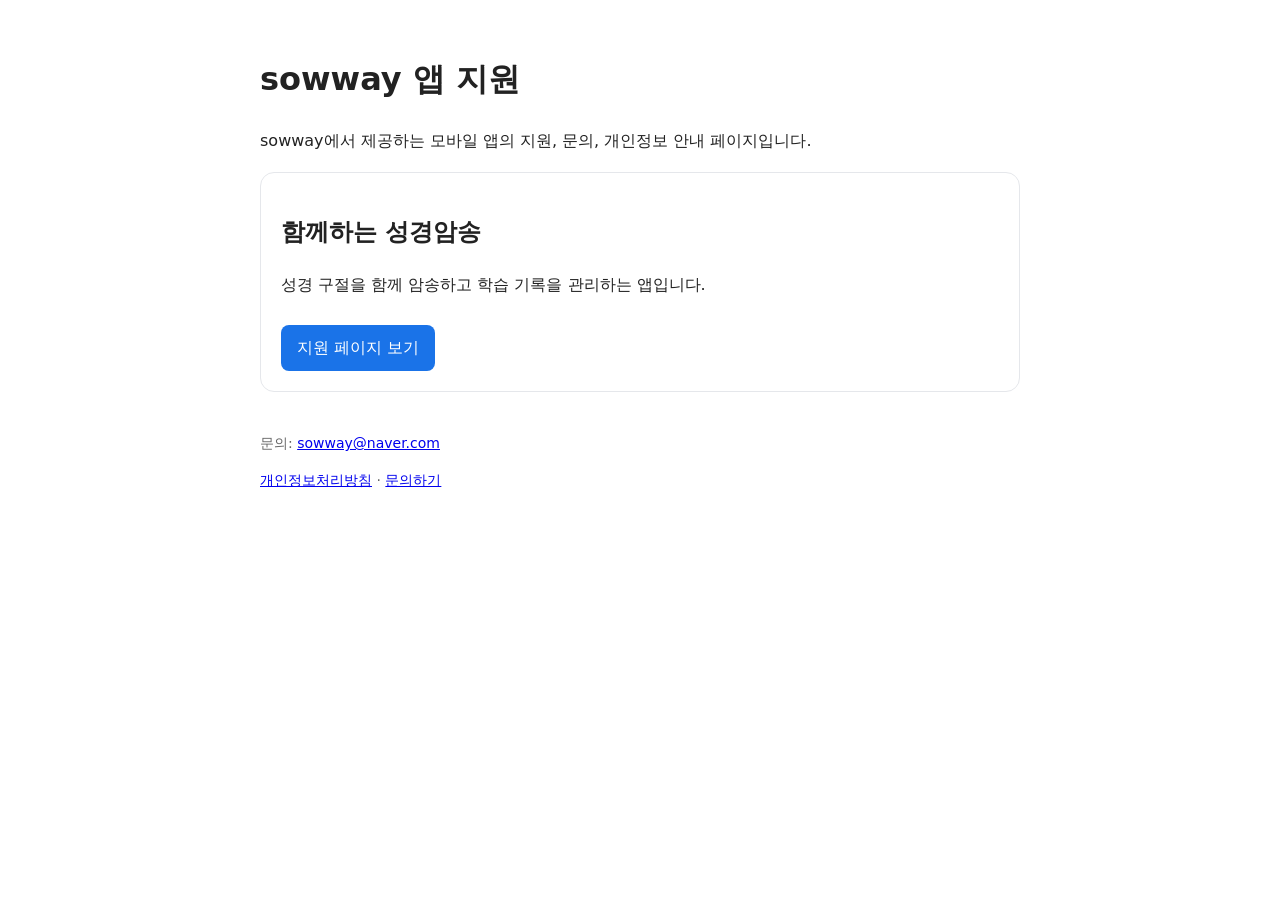
==== index.html @ c6562c02 "멀티 앱 지원 페이지 추가: 함께하는 성경암송" ====
<!DOCTYPE html>
<html lang="ko">
<head>
<meta charset="UTF-8">
<meta name="viewport" content="width=device-width, initial-scale=1">
<title>sowway 앱 지원</title>
<style>
body{font-family:system-ui,-apple-system,'Segoe UI',sans-serif;max-width:760px;margin:0 auto;padding:32px 20px;color:#222;line-height:1.65}
.card{border:1px solid #e5e7eb;border-radius:14px;padding:20px;margin:18px 0}
.btn{display:inline-block;margin-top:10px;padding:10px 16px;border-radius:8px;background:#1a73e8;color:#fff;text-decoration:none}
footer{margin-top:40px;font-size:14px;color:#666}
</style>
</head>
<body>
<h1>sowway 앱 지원</h1>
<p>sowway에서 제공하는 모바일 앱의 지원, 문의, 개인정보 안내 페이지입니다.</p>

<div class="card">
<h2>함께하는 성경암송</h2>
<p>성경 구절을 함께 암송하고 학습 기록을 관리하는 앱입니다.</p>
<a class="btn" href="bible-memo/">지원 페이지 보기</a>
</div>

<footer>
<p>문의: <a href="mailto:sowway@naver.com">sowway@naver.com</a></p>
<p><a href="common/privacy.html">개인정보처리방침</a> · <a href="common/contact.html">문의하기</a></p>
</footer>
</body>
</html>
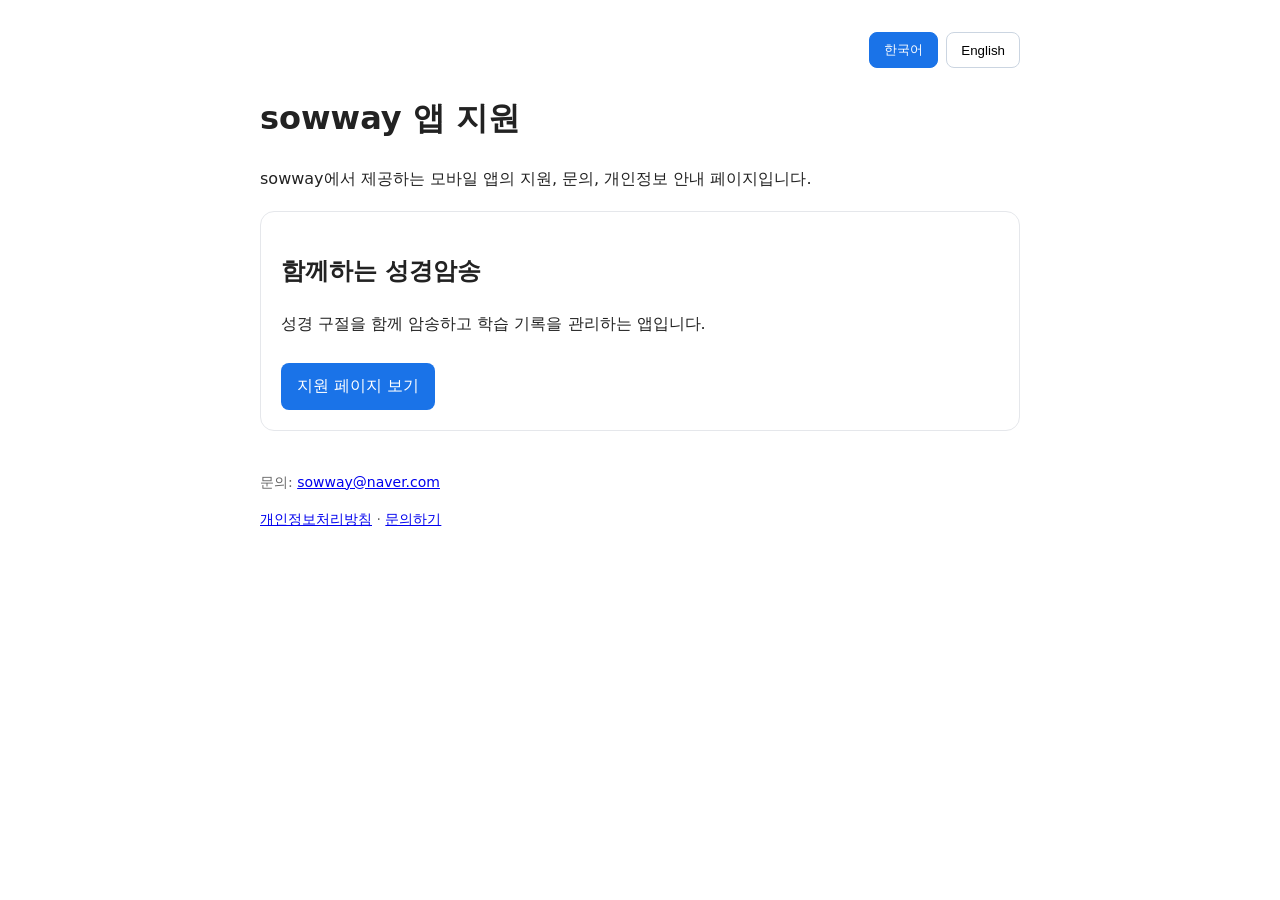
==== commit 90a75884: "지원 페이지 한국어/English 전환 기능 추가" ====
--- a/index.html
+++ b/index.html
@@ -3,27 +3,47 @@
 <head>
 <meta charset="UTF-8">
 <meta name="viewport" content="width=device-width, initial-scale=1">
-<title>sowway 앱 지원</title>
+<title>sowway App Support</title>
 <style>
 body{font-family:system-ui,-apple-system,'Segoe UI',sans-serif;max-width:760px;margin:0 auto;padding:32px 20px;color:#222;line-height:1.65}
+.lang{display:flex;gap:8px;justify-content:flex-end;margin-bottom:24px}
+.lang button{padding:8px 14px;border:1px solid #cbd5e1;background:#fff;border-radius:8px;cursor:pointer}
+.lang button.active{background:#1a73e8;color:#fff;border-color:#1a73e8}
 .card{border:1px solid #e5e7eb;border-radius:14px;padding:20px;margin:18px 0}
 .btn{display:inline-block;margin-top:10px;padding:10px 16px;border-radius:8px;background:#1a73e8;color:#fff;text-decoration:none}
 footer{margin-top:40px;font-size:14px;color:#666}
 </style>
 </head>
 <body>
-<h1>sowway 앱 지원</h1>
-<p>sowway에서 제공하는 모바일 앱의 지원, 문의, 개인정보 안내 페이지입니다.</p>
+<div class="lang">
+<button id="btn-ko" onclick="setLang('ko')">한국어</button>
+<button id="btn-en" onclick="setLang('en')">English</button>
+</div>
+
+<h1 data-ko="sowway 앱 지원" data-en="sowway App Support">sowway 앱 지원</h1>
+<p data-ko="sowway에서 제공하는 모바일 앱의 지원, 문의, 개인정보 안내 페이지입니다." data-en="Support, contact, and privacy information for mobile apps provided by sowway.">sowway에서 제공하는 모바일 앱의 지원, 문의, 개인정보 안내 페이지입니다.</p>
 
 <div class="card">
-<h2>함께하는 성경암송</h2>
-<p>성경 구절을 함께 암송하고 학습 기록을 관리하는 앱입니다.</p>
-<a class="btn" href="bible-memo/">지원 페이지 보기</a>
+<h2 data-ko="함께하는 성경암송" data-en="Bible Memorization Together">함께하는 성경암송</h2>
+<p data-ko="성경 구절을 함께 암송하고 학습 기록을 관리하는 앱입니다." data-en="An app for memorizing Bible verses and managing your learning progress.">성경 구절을 함께 암송하고 학습 기록을 관리하는 앱입니다.</p>
+<a class="btn" href="bible-memo/" data-ko="지원 페이지 보기" data-en="Open support page">지원 페이지 보기</a>
 </div>
 
 <footer>
-<p>문의: <a href="mailto:sowway@naver.com">sowway@naver.com</a></p>
-<p><a href="common/privacy.html">개인정보처리방침</a> · <a href="common/contact.html">문의하기</a></p>
+<p><span data-ko="문의" data-en="Contact">문의</span>: <a href="mailto:sowway@naver.com">sowway@naver.com</a></p>
+<p><a href="common/privacy.html" data-ko="개인정보처리방침" data-en="Privacy Policy">개인정보처리방침</a> · <a href="common/contact.html" data-ko="문의하기" data-en="Contact">문의하기</a></p>
 </footer>
+
+<script>
+function setLang(lang){
+ document.querySelectorAll('[data-ko]').forEach(el=>{el.textContent=lang==='ko'?el.dataset.ko:el.dataset.en;});
+ document.documentElement.lang=lang;
+ document.getElementById('btn-ko').classList.toggle('active',lang==='ko');
+ document.getElementById('btn-en').classList.toggle('active',lang==='en');
+ localStorage.setItem('sowway-lang',lang);
+}
+const saved=localStorage.getItem('sowway-lang')||'ko';
+setLang(saved);
+</script>
 </body>
 </html>
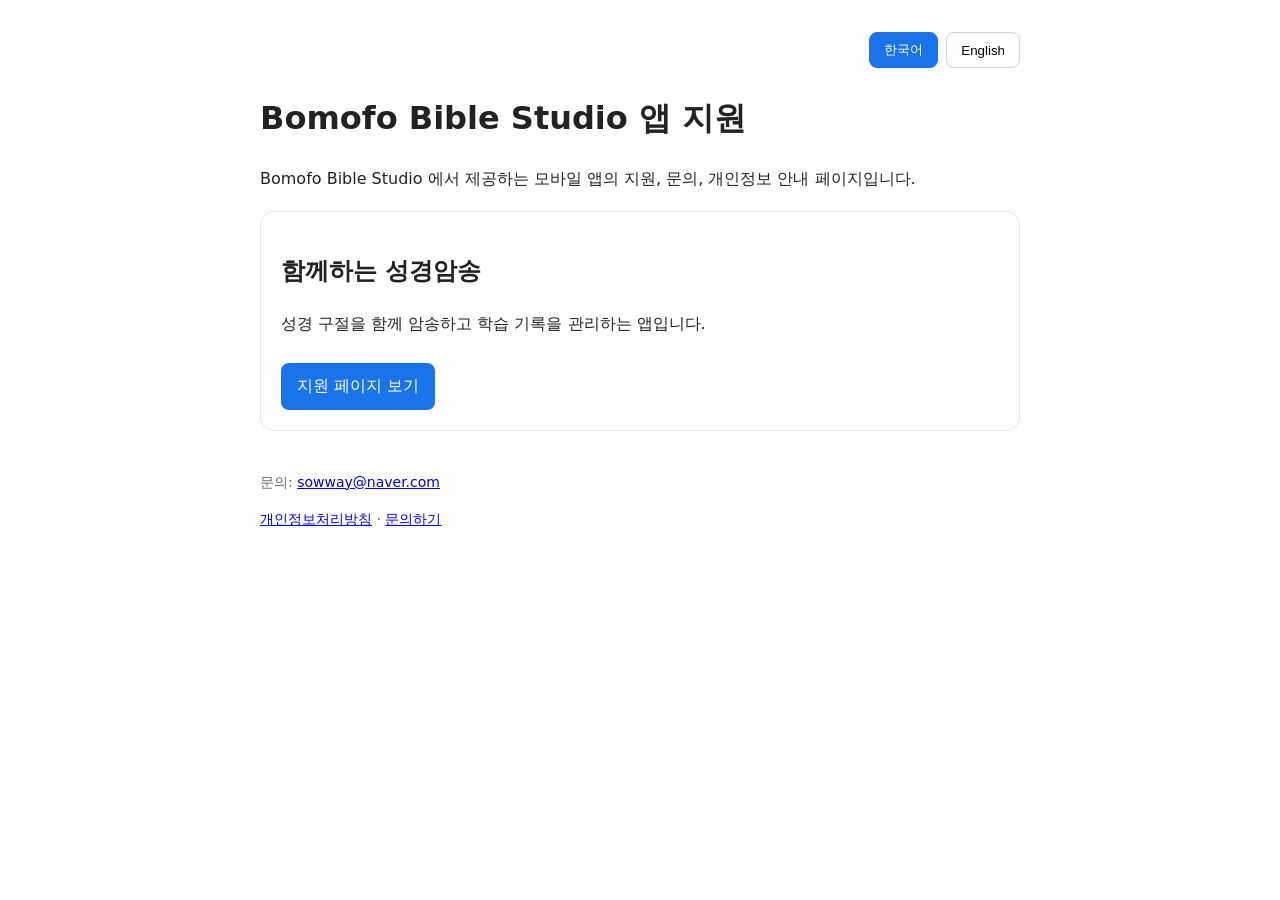
==== commit b54776bc: "Update app support title and content" ====
--- a/index.html
+++ b/index.html
@@ -3,7 +3,7 @@
 <head>
 <meta charset="UTF-8">
 <meta name="viewport" content="width=device-width, initial-scale=1">
-<title>sowway App Support</title>
+<title>Bomofo Bible Studio App Support</title>
 <style>
 body{font-family:system-ui,-apple-system,'Segoe UI',sans-serif;max-width:760px;margin:0 auto;padding:32px 20px;color:#222;line-height:1.65}
 .lang{display:flex;gap:8px;justify-content:flex-end;margin-bottom:24px}
@@ -20,8 +20,8 @@
 <button id="btn-en" onclick="setLang('en')">English</button>
 </div>
 
-<h1 data-ko="sowway 앱 지원" data-en="sowway App Support">sowway 앱 지원</h1>
-<p data-ko="sowway에서 제공하는 모바일 앱의 지원, 문의, 개인정보 안내 페이지입니다." data-en="Support, contact, and privacy information for mobile apps provided by sowway.">sowway에서 제공하는 모바일 앱의 지원, 문의, 개인정보 안내 페이지입니다.</p>
+<h1 data-ko="Bomofo Bible Studio 앱 지원" data-en="sowway App Support">Bomofo Bible Studio 앱 지원</h1>
+<p data-ko="Bomofo Bible Studio 에서 제공하는 모바일 앱의 지원, 문의, 개인정보 안내 페이지입니다." data-en="Support, contact, and privacy information for mobile apps provided by sowway.">sowway에서 제공하는 모바일 앱의 지원, 문의, 개인정보 안내 페이지입니다.</p>
 
 <div class="card">
 <h2 data-ko="함께하는 성경암송" data-en="Bible Memorization Together">함께하는 성경암송</h2>
@@ -46,4 +46,4 @@
 setLang(saved);
 </script>
 </body>
-</html>+</html>
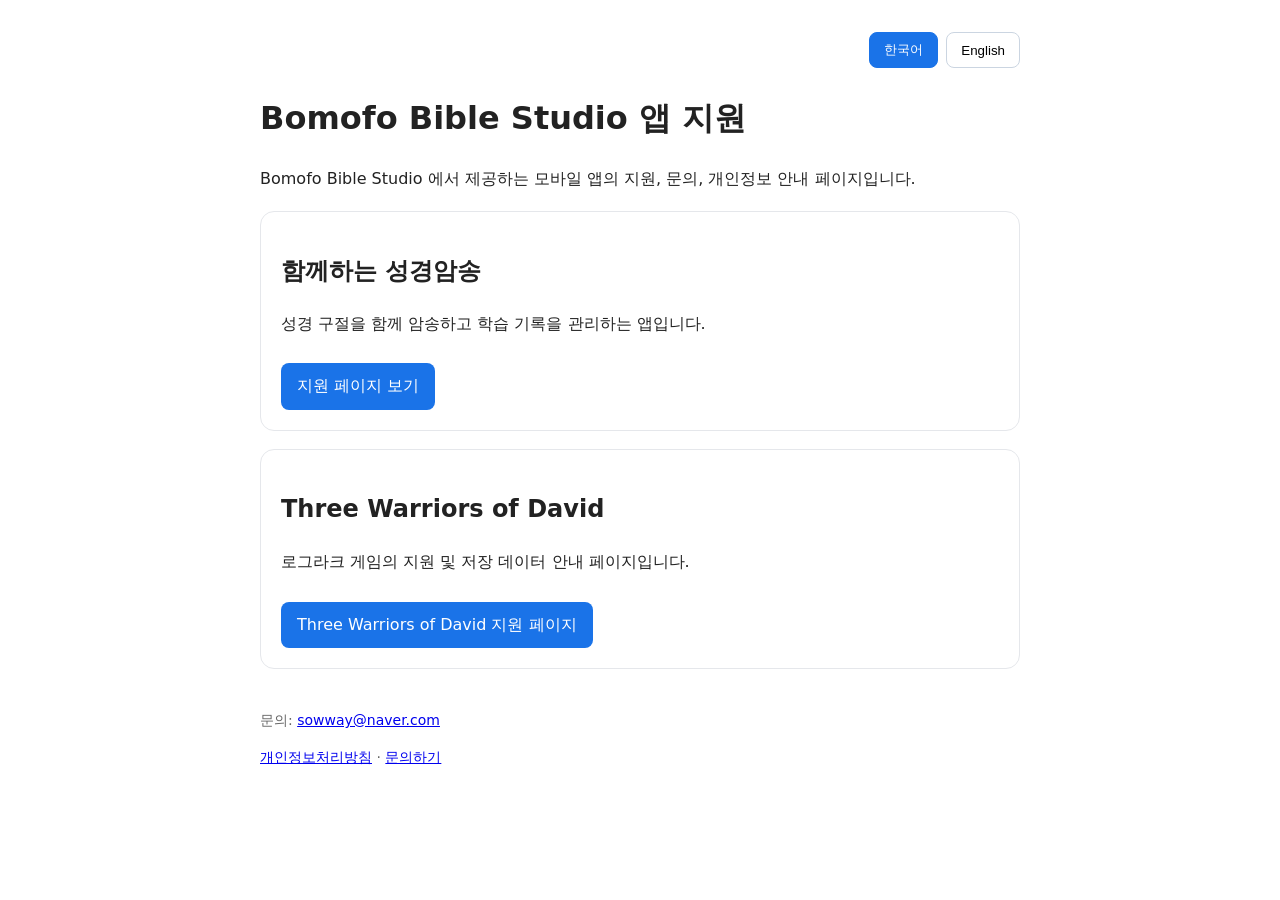
==== commit 5329d82f: "DTW maked" ====
--- a/index.html
+++ b/index.html
@@ -20,13 +20,19 @@
 <button id="btn-en" onclick="setLang('en')">English</button>
 </div>
 
-<h1 data-ko="Bomofo Bible Studio 앱 지원" data-en="sowway App Support">Bomofo Bible Studio 앱 지원</h1>
-<p data-ko="Bomofo Bible Studio 에서 제공하는 모바일 앱의 지원, 문의, 개인정보 안내 페이지입니다." data-en="Support, contact, and privacy information for mobile apps provided by sowway.">sowway에서 제공하는 모바일 앱의 지원, 문의, 개인정보 안내 페이지입니다.</p>
+<h1 data-ko="Bomofo Bible Studio 앱 지원" data-en="Bomofo Bible Studio App Support">Bomofo Bible Studio 앱 지원</h1>
+<p data-ko="Bomofo Bible Studio 에서 제공하는 모바일 앱의 지원, 문의, 개인정보 안내 페이지입니다." data-en="Support, contact, and privacy information for mobile apps provided by Bomofo Bible Studio.">Bomofo Bible Studio에서 제공하는 모바일 앱의 지원, 문의, 개인정보 안내 페이지입니다.</p>
 
 <div class="card">
 <h2 data-ko="함께하는 성경암송" data-en="Bible Memorization Together">함께하는 성경암송</h2>
 <p data-ko="성경 구절을 함께 암송하고 학습 기록을 관리하는 앱입니다." data-en="An app for memorizing Bible verses and managing your learning progress.">성경 구절을 함께 암송하고 학습 기록을 관리하는 앱입니다.</p>
 <a class="btn" href="bible-memo/" data-ko="지원 페이지 보기" data-en="Open support page">지원 페이지 보기</a>
+</div>
+
+<div class="card">
+<h2>Three Warriors of David</h2>
+<p data-ko="로그라크 게임의 지원 및 저장 데이터 안내 페이지입니다." data-en="Support and save data information for the roguelike game.">로그라크 게임의 지원 및 저장 데이터 안내 페이지입니다.</p>
+<a class="btn" href="DTW/" data-ko="Three Warriors of David 지원 페이지" data-en="Three Warriors of David Support Page">Three Warriors of David Support Page</a>
 </div>
 
 <footer>
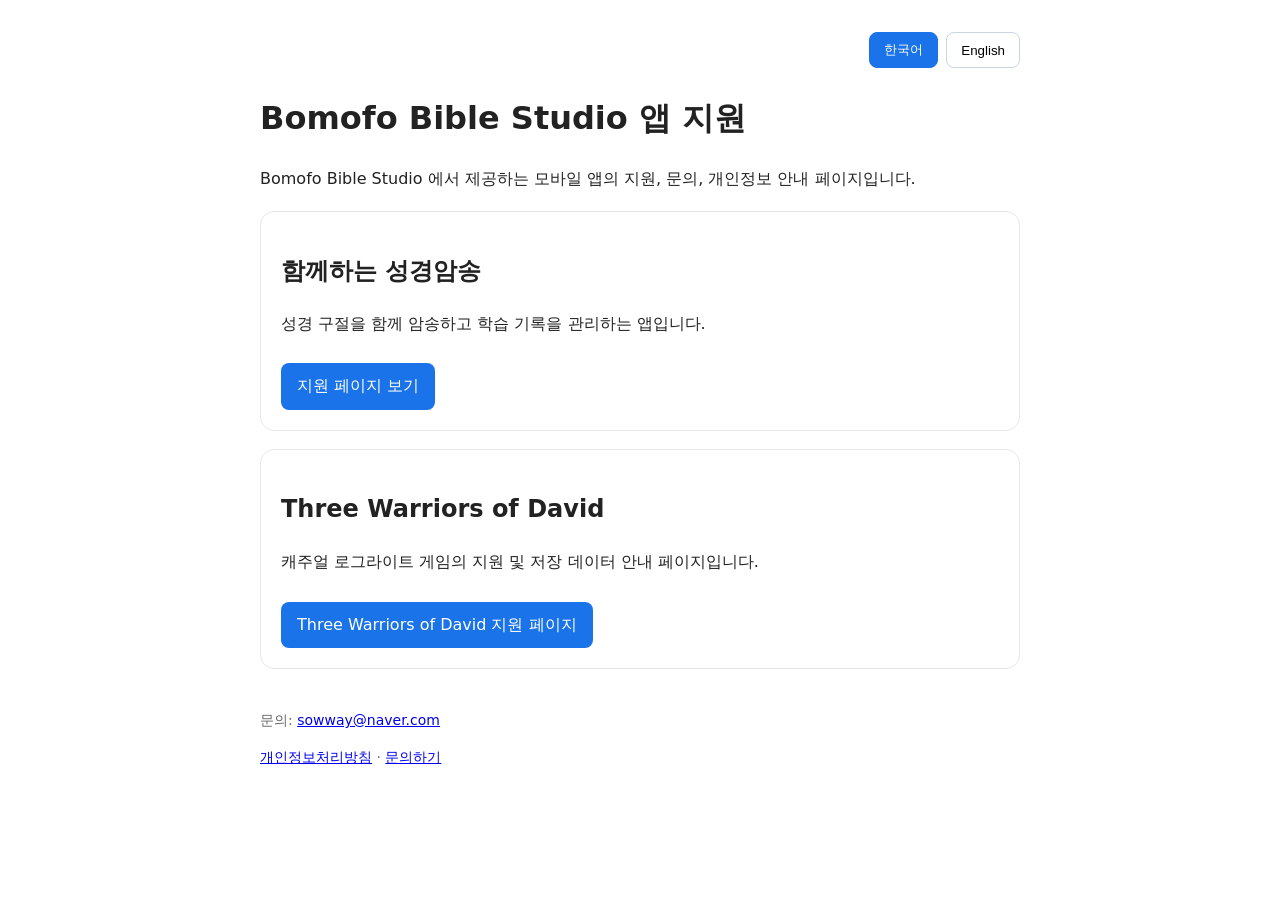
==== commit b0ae6259: "rogulite fixed" ====
--- a/index.html
+++ b/index.html
@@ -31,7 +31,7 @@
 
 <div class="card">
 <h2>Three Warriors of David</h2>
-<p data-ko="로그라크 게임의 지원 및 저장 데이터 안내 페이지입니다." data-en="Support and save data information for the roguelike game.">로그라크 게임의 지원 및 저장 데이터 안내 페이지입니다.</p>
+<p data-ko="캐주얼 로그라이트 게임의 지원 및 저장 데이터 안내 페이지입니다." data-en="Support and save data information for the casual roguelite game.">캐주얼 로그라이트 게임의 지원 및 저장 데이터 안내 페이지입니다.</p>
 <a class="btn" href="DTW/" data-ko="Three Warriors of David 지원 페이지" data-en="Three Warriors of David Support Page">Three Warriors of David Support Page</a>
 </div>
 
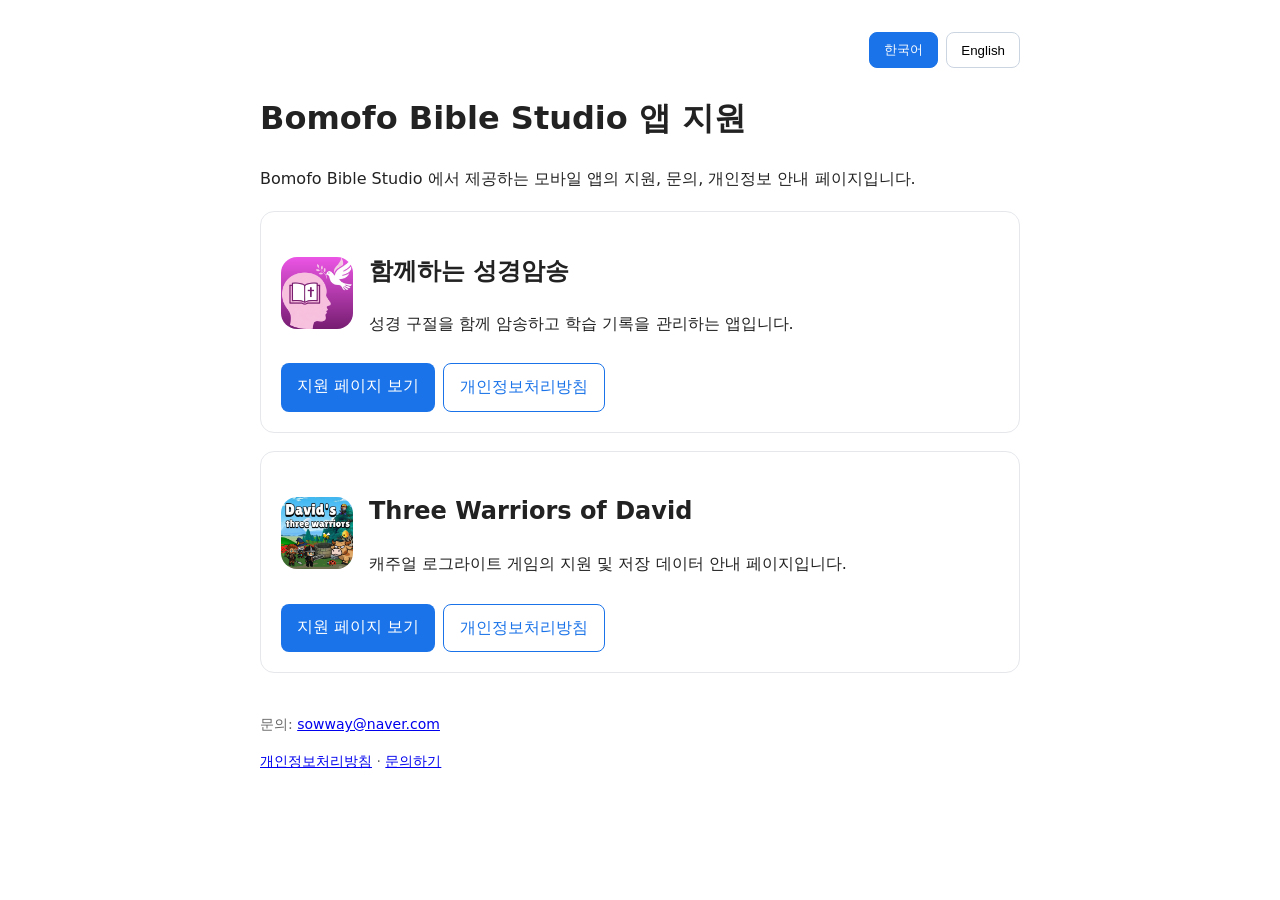
==== commit 66ab5349: "make appicons" ====
--- a/index.html
+++ b/index.html
@@ -10,6 +10,10 @@
 .lang button{padding:8px 14px;border:1px solid #cbd5e1;background:#fff;border-radius:8px;cursor:pointer}
 .lang button.active{background:#1a73e8;color:#fff;border-color:#1a73e8}
 .card{border:1px solid #e5e7eb;border-radius:14px;padding:20px;margin:18px 0}
+.app{display:flex;gap:16px;align-items:center}
+.app img{width:72px;height:72px;border-radius:16px;flex-shrink:0}
+.btns{display:flex;gap:8px;flex-wrap:wrap}
+.btn.alt{background:#fff;color:#1a73e8;border:1px solid #1a73e8}
 .btn{display:inline-block;margin-top:10px;padding:10px 16px;border-radius:8px;background:#1a73e8;color:#fff;text-decoration:none}
 footer{margin-top:40px;font-size:14px;color:#666}
 </style>
@@ -24,15 +28,31 @@
 <p data-ko="Bomofo Bible Studio 에서 제공하는 모바일 앱의 지원, 문의, 개인정보 안내 페이지입니다." data-en="Support, contact, and privacy information for mobile apps provided by Bomofo Bible Studio.">Bomofo Bible Studio에서 제공하는 모바일 앱의 지원, 문의, 개인정보 안내 페이지입니다.</p>
 
 <div class="card">
+<div class="app">
+<img src="bible-memo/BibleMemo_AppIcon512.png" alt="함께하는 성경암송">
+<div>
 <h2 data-ko="함께하는 성경암송" data-en="Bible Memorization Together">함께하는 성경암송</h2>
 <p data-ko="성경 구절을 함께 암송하고 학습 기록을 관리하는 앱입니다." data-en="An app for memorizing Bible verses and managing your learning progress.">성경 구절을 함께 암송하고 학습 기록을 관리하는 앱입니다.</p>
+</div>
+</div>
+<div class="btns">
 <a class="btn" href="bible-memo/" data-ko="지원 페이지 보기" data-en="Open support page">지원 페이지 보기</a>
+<a class="btn alt" href="bible-memo/privacy.html" data-ko="개인정보처리방침" data-en="Privacy Policy">개인정보처리방침</a>
+</div>
 </div>
 
 <div class="card">
+<div class="app">
+<img src="DTW/DTW_AppIcon.png" alt="Three Warriors of David">
+<div>
 <h2>Three Warriors of David</h2>
 <p data-ko="캐주얼 로그라이트 게임의 지원 및 저장 데이터 안내 페이지입니다." data-en="Support and save data information for the casual roguelite game.">캐주얼 로그라이트 게임의 지원 및 저장 데이터 안내 페이지입니다.</p>
-<a class="btn" href="DTW/" data-ko="Three Warriors of David 지원 페이지" data-en="Three Warriors of David Support Page">Three Warriors of David Support Page</a>
+</div>
+</div>
+<div class="btns">
+<a class="btn" href="DTW/" data-ko="지원 페이지 보기" data-en="Open support page">지원 페이지 보기</a>
+<a class="btn alt" href="DTW/privacy.html" data-ko="개인정보처리방침" data-en="Privacy Policy">개인정보처리방침</a>
+</div>
 </div>
 
 <footer>
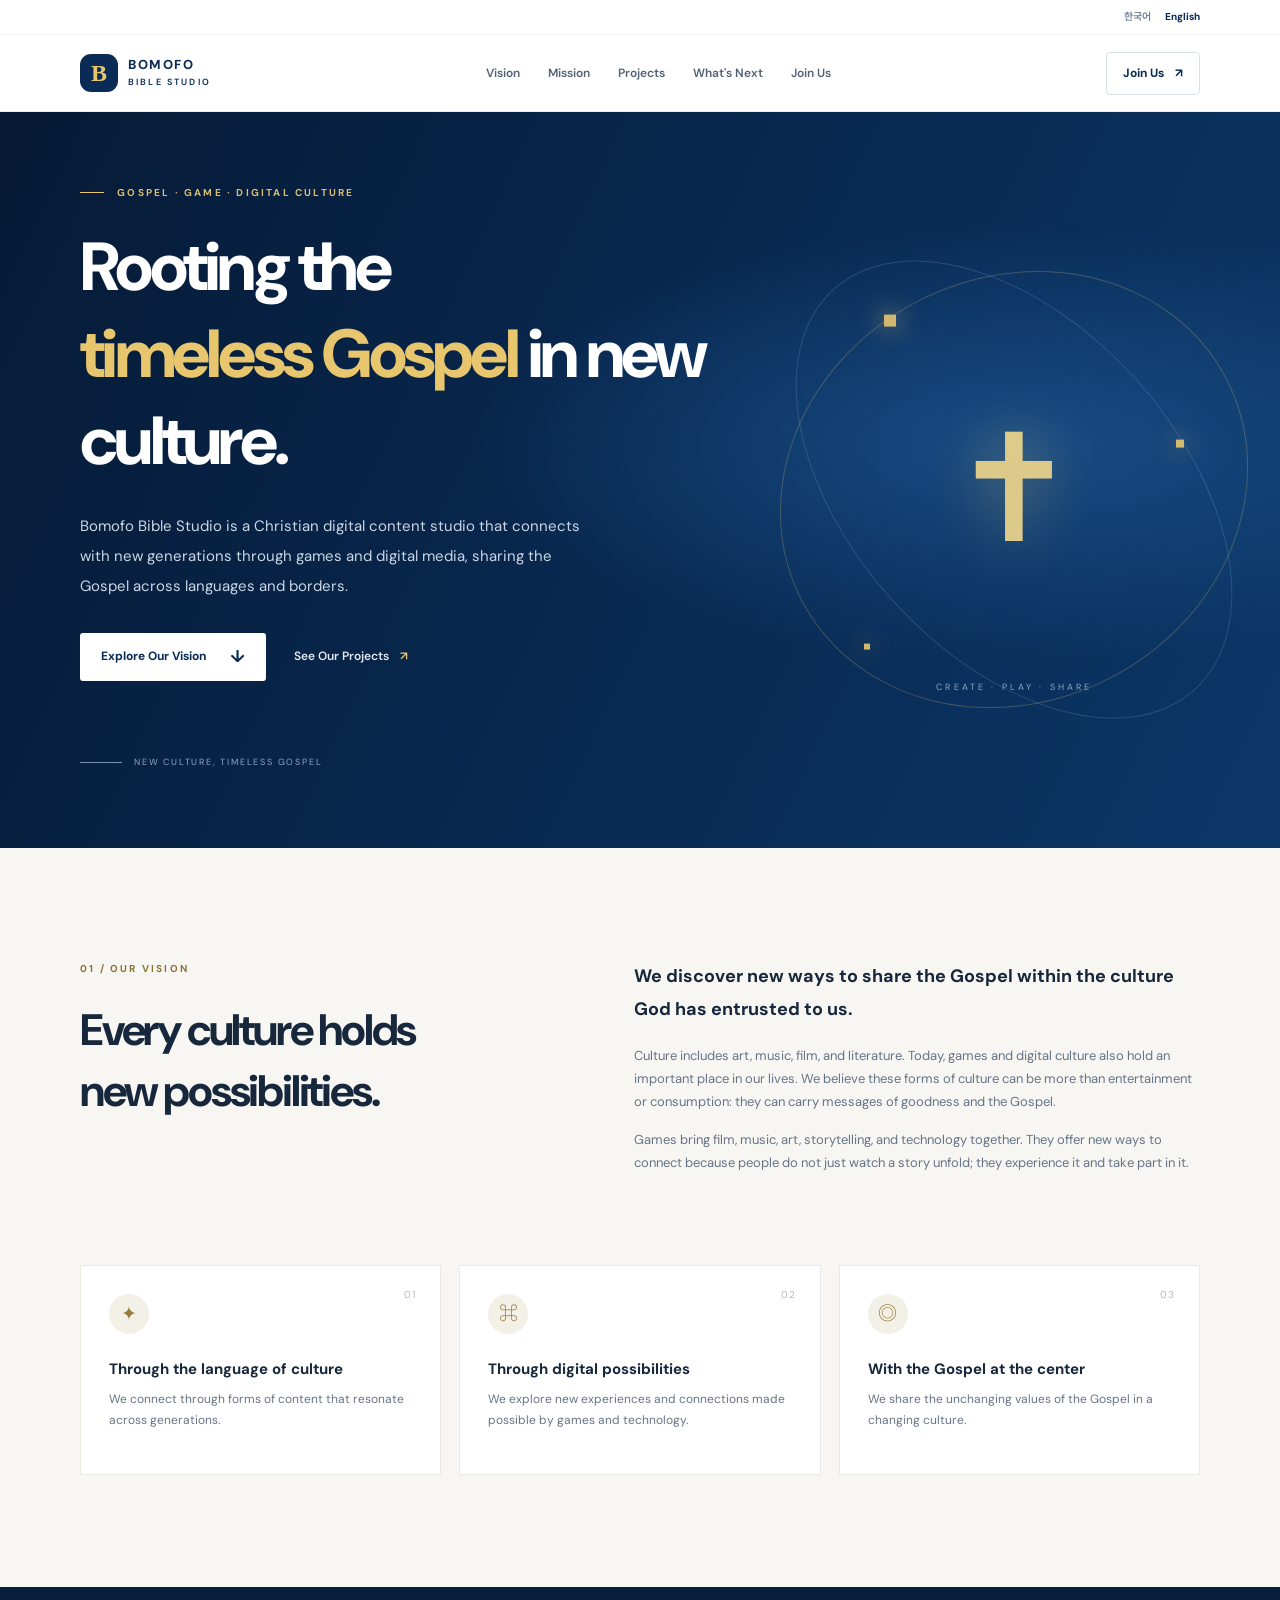
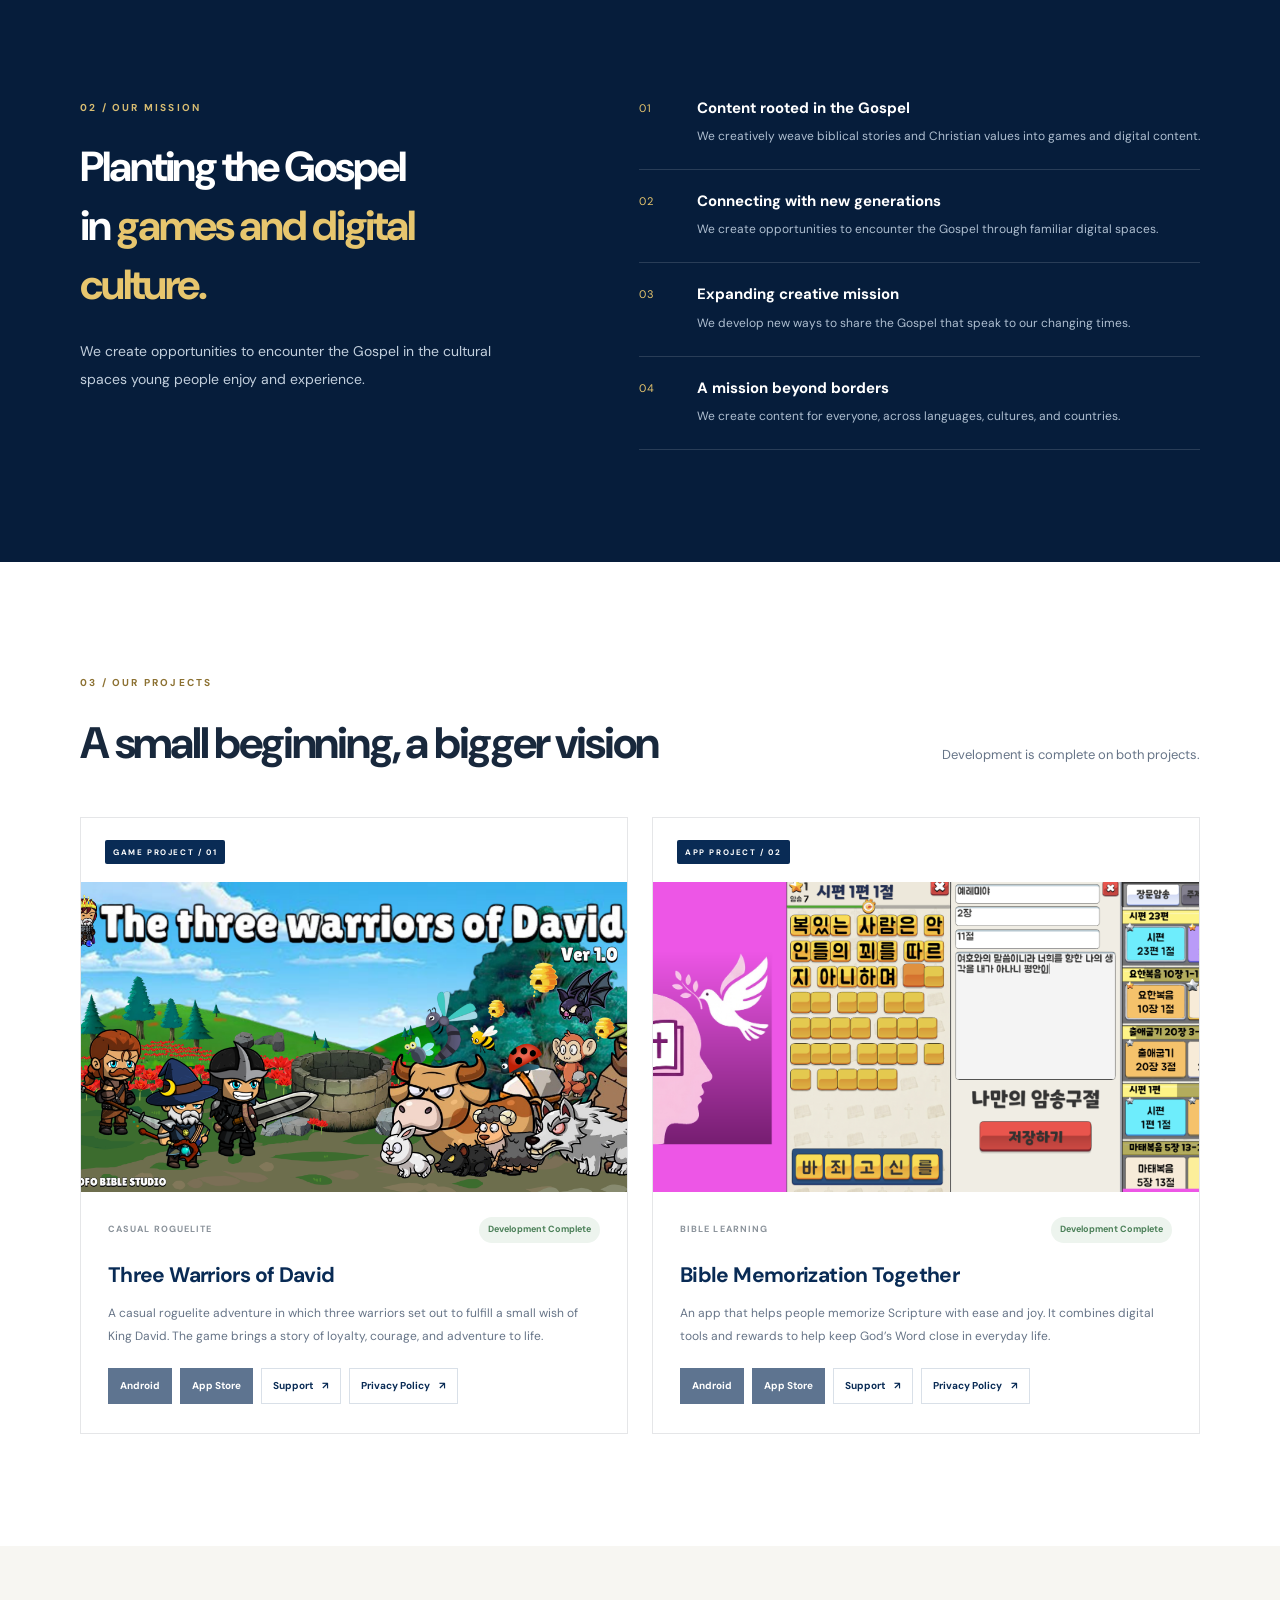
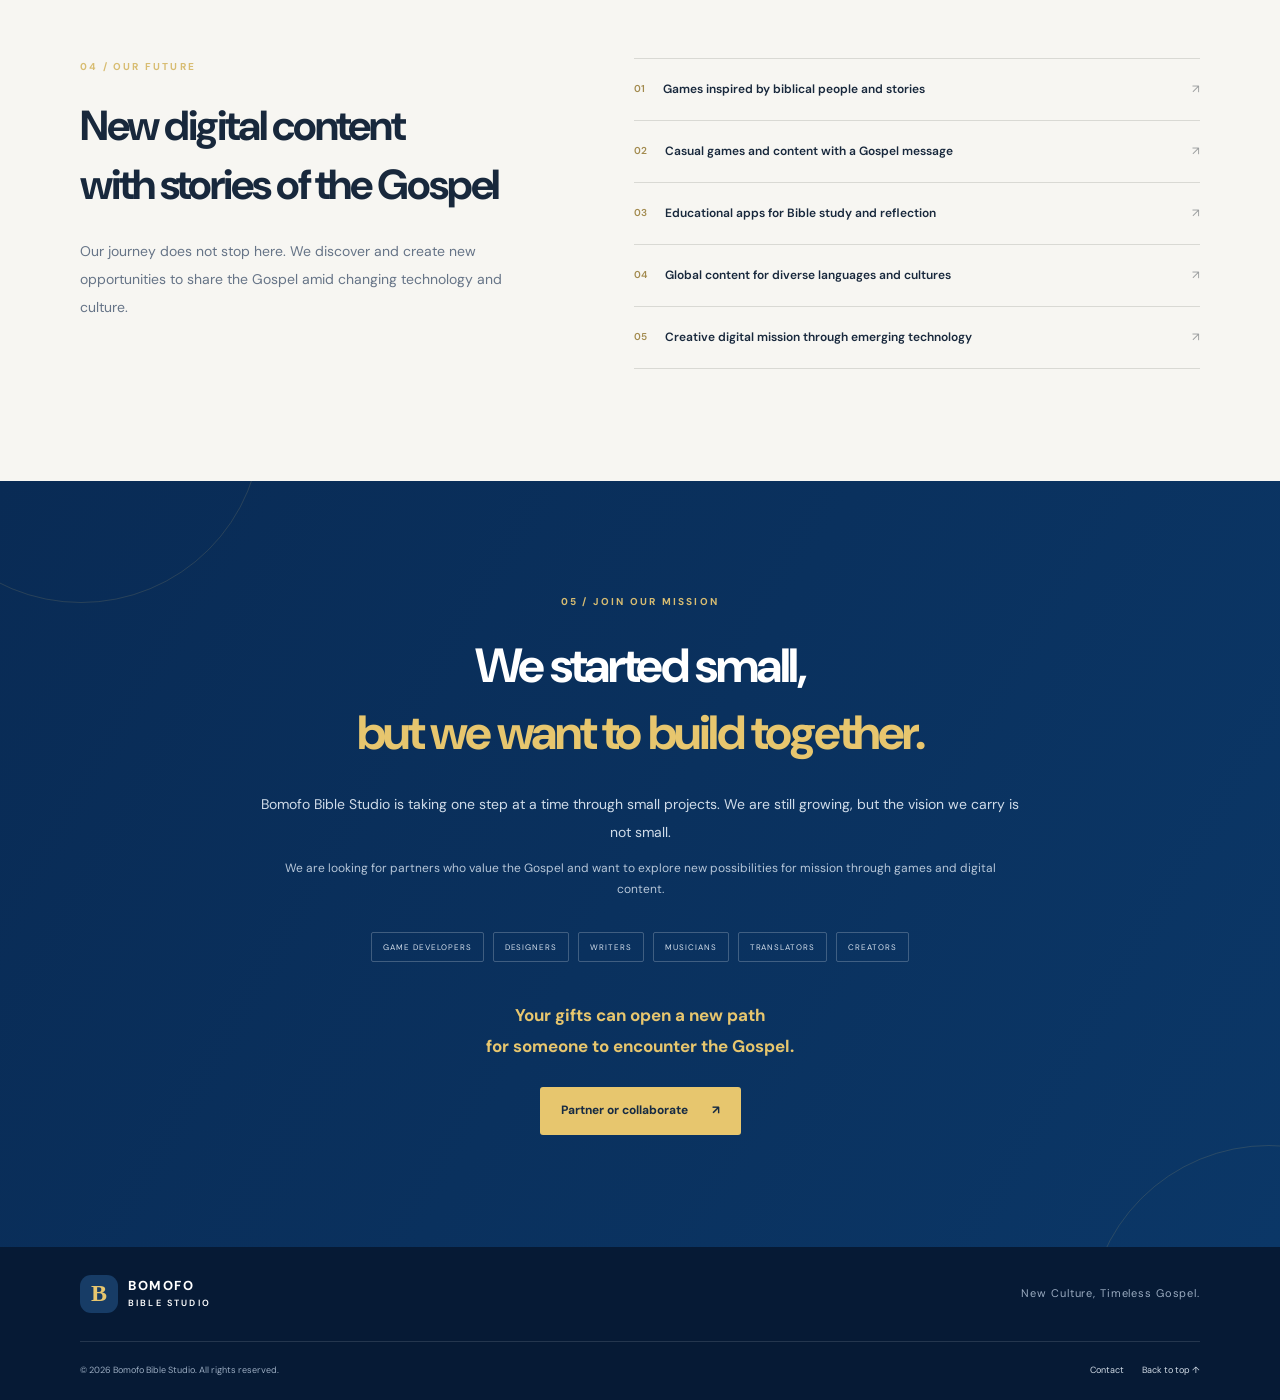
==== commit d0094bc6: "Make main homepage" ====
--- a/index.html
+++ b/index.html
@@ -1,75 +1,210 @@
 <!DOCTYPE html>
-<html lang="ko">
+<html lang="en">
 <head>
-<meta charset="UTF-8">
-<meta name="viewport" content="width=device-width, initial-scale=1">
-<title>Bomofo Bible Studio App Support</title>
-<style>
-body{font-family:system-ui,-apple-system,'Segoe UI',sans-serif;max-width:760px;margin:0 auto;padding:32px 20px;color:#222;line-height:1.65}
-.lang{display:flex;gap:8px;justify-content:flex-end;margin-bottom:24px}
-.lang button{padding:8px 14px;border:1px solid #cbd5e1;background:#fff;border-radius:8px;cursor:pointer}
-.lang button.active{background:#1a73e8;color:#fff;border-color:#1a73e8}
-.card{border:1px solid #e5e7eb;border-radius:14px;padding:20px;margin:18px 0}
-.app{display:flex;gap:16px;align-items:center}
-.app img{width:72px;height:72px;border-radius:16px;flex-shrink:0}
-.btns{display:flex;gap:8px;flex-wrap:wrap}
-.btn.alt{background:#fff;color:#1a73e8;border:1px solid #1a73e8}
-.btn{display:inline-block;margin-top:10px;padding:10px 16px;border-radius:8px;background:#1a73e8;color:#fff;text-decoration:none}
-footer{margin-top:40px;font-size:14px;color:#666}
-</style>
+  <meta charset="UTF-8">
+  <meta name="viewport" content="width=device-width, initial-scale=1.0">
+  <meta name="description" content="Bomofo Bible Studio shares the Gospel through games and digital content.">
+  <meta name="theme-color" content="#092b55">
+  <title>Bomofo Bible Studio | New Culture, Timeless Gospel</title>
+  <link rel="stylesheet" href="style.css">
+  <script src="common/language.js" defer></script>
 </head>
-<body>
-<div class="lang">
-<button id="btn-ko" onclick="setLang('ko')">한국어</button>
-<button id="btn-en" onclick="setLang('en')">English</button>
-</div>
-
-<h1 data-ko="Bomofo Bible Studio 앱 지원" data-en="Bomofo Bible Studio App Support">Bomofo Bible Studio 앱 지원</h1>
-<p data-ko="Bomofo Bible Studio 에서 제공하는 모바일 앱의 지원, 문의, 개인정보 안내 페이지입니다." data-en="Support, contact, and privacy information for mobile apps provided by Bomofo Bible Studio.">Bomofo Bible Studio에서 제공하는 모바일 앱의 지원, 문의, 개인정보 안내 페이지입니다.</p>
-
-<div class="card">
-<div class="app">
-<img src="bible-memo/BibleMemo_AppIcon512.png" alt="함께하는 성경암송">
-<div>
-<h2 data-ko="함께하는 성경암송" data-en="Bible Memorization Together">함께하는 성경암송</h2>
-<p data-ko="성경 구절을 함께 암송하고 학습 기록을 관리하는 앱입니다." data-en="An app for memorizing Bible verses and managing your learning progress.">성경 구절을 함께 암송하고 학습 기록을 관리하는 앱입니다.</p>
-</div>
-</div>
-<div class="btns">
-<a class="btn" href="bible-memo/" data-ko="지원 페이지 보기" data-en="Open support page">지원 페이지 보기</a>
-<a class="btn alt" href="bible-memo/privacy.html" data-ko="개인정보처리방침" data-en="Privacy Policy">개인정보처리방침</a>
-</div>
-</div>
-
-<div class="card">
-<div class="app">
-<img src="DTW/DTW_AppIcon.png" alt="Three Warriors of David">
-<div>
-<h2>Three Warriors of David</h2>
-<p data-ko="캐주얼 로그라이트 게임의 지원 및 저장 데이터 안내 페이지입니다." data-en="Support and save data information for the casual roguelite game.">캐주얼 로그라이트 게임의 지원 및 저장 데이터 안내 페이지입니다.</p>
-</div>
-</div>
-<div class="btns">
-<a class="btn" href="DTW/" data-ko="지원 페이지 보기" data-en="Open support page">지원 페이지 보기</a>
-<a class="btn alt" href="DTW/privacy.html" data-ko="개인정보처리방침" data-en="Privacy Policy">개인정보처리방침</a>
-</div>
-</div>
-
-<footer>
-<p><span data-ko="문의" data-en="Contact">문의</span>: <a href="mailto:sowway@naver.com">sowway@naver.com</a></p>
-<p><a href="common/privacy.html" data-ko="개인정보처리방침" data-en="Privacy Policy">개인정보처리방침</a> · <a href="common/contact.html" data-ko="문의하기" data-en="Contact">문의하기</a></p>
-</footer>
-
-<script>
-function setLang(lang){
- document.querySelectorAll('[data-ko]').forEach(el=>{el.textContent=lang==='ko'?el.dataset.ko:el.dataset.en;});
- document.documentElement.lang=lang;
- document.getElementById('btn-ko').classList.toggle('active',lang==='ko');
- document.getElementById('btn-en').classList.toggle('active',lang==='en');
- localStorage.setItem('sowway-lang',lang);
-}
-const saved=localStorage.getItem('sowway-lang')||'ko';
-setLang(saved);
-</script>
+<body data-home-language="default">
+  <header class="site-header">
+    <div class="language-switch">
+      <div class="container language-switch-inner" aria-label="Language selection">
+        <a href="index-ko.html?lang=ko" lang="ko">한국어</a>
+        <a href="index.html?lang=en" lang="en" aria-current="page">English</a>
+      </div>
+    </div>
+    <div class="container nav-wrap">
+      <a class="brand" href="#home" aria-label="Bomofo Bible Studio home">
+        <span class="brand-mark">B</span>
+        <span class="brand-name">BOMOFO <small>BIBLE STUDIO</small></span>
+      </a>
+      <nav class="main-nav" aria-label="Main navigation">
+        <a href="#vision">Vision</a>
+        <a href="#mission">Mission</a>
+        <a href="#projects">Projects</a>
+        <a href="#future">What's Next</a>
+        <a href="#join">Join Us</a>
+      </nav>
+      <a class="nav-cta" href="#join">Join Us <span aria-hidden="true">↗</span></a>
+    </div>
+  </header>
+
+  <main>
+    <section class="hero" id="home">
+      <div class="hero-glow hero-glow-one"></div>
+      <div class="hero-glow hero-glow-two"></div>
+      <div class="container hero-content">
+        <p class="eyebrow"><span></span> GOSPEL · GAME · DIGITAL CULTURE</p>
+        <h1>Rooting the<br><em>timeless Gospel</em> in new culture.</h1>
+        <p class="hero-copy">
+          Bomofo Bible Studio is a Christian digital content studio that connects
+          with new generations through games and digital media, sharing the Gospel
+          across languages and borders.
+        </p>
+        <div class="hero-actions">
+          <a class="button button-light" href="#vision">Explore Our Vision <span>↓</span></a>
+          <a class="text-link" href="#projects">See Our Projects <span>↗</span></a>
+        </div>
+        <div class="hero-note">
+          <span class="note-line"></span>
+          <span>NEW CULTURE, TIMELESS GOSPEL</span>
+        </div>
+      </div>
+      <div class="hero-art" aria-hidden="true">
+        <div class="orbit orbit-a"></div>
+        <div class="orbit orbit-b"></div>
+        <div class="pixel p1"></div><div class="pixel p2"></div><div class="pixel p3"></div>
+        <div class="cross">✝</div>
+        <div class="art-caption">CREATE · PLAY · SHARE</div>
+      </div>
+    </section>
+
+    <section class="intro section-pad" id="vision">
+      <div class="container intro-grid">
+        <div>
+          <p class="eyebrow dark">01 / OUR VISION</p>
+          <h2>Every culture holds<br>new possibilities.</h2>
+        </div>
+        <div class="intro-text">
+          <p class="lead">We discover new ways to share the Gospel within the culture God has entrusted to us.</p>
+          <p>Culture includes art, music, film, and literature. Today, games and digital culture also hold an important place in our lives. We believe these forms of culture can be more than entertainment or consumption: they can carry messages of goodness and the Gospel.</p>
+          <p>Games bring film, music, art, storytelling, and technology together. They offer new ways to connect because people do not just watch a story unfold; they experience it and take part in it.</p>
+        </div>
+      </div>
+      <div class="container feature-row">
+        <article class="feature">
+          <span class="feature-number">01</span>
+          <div class="feature-icon">✦</div>
+          <h3>Through the language of culture</h3>
+          <p>We connect through forms of content that resonate across generations.</p>
+        </article>
+        <article class="feature">
+          <span class="feature-number">02</span>
+          <div class="feature-icon">⌘</div>
+          <h3>Through digital possibilities</h3>
+          <p>We explore new experiences and connections made possible by games and technology.</p>
+        </article>
+        <article class="feature">
+          <span class="feature-number">03</span>
+          <div class="feature-icon">◎</div>
+          <h3>With the Gospel at the center</h3>
+          <p>We share the unchanging values of the Gospel in a changing culture.</p>
+        </article>
+      </div>
+    </section>
+
+    <section class="mission section-pad" id="mission">
+      <div class="container mission-grid">
+        <div class="mission-copy">
+          <p class="eyebrow">02 / OUR MISSION</p>
+          <h2>Planting the Gospel<br>in <em>games and digital culture.</em></h2>
+          <p class="section-lead">We create opportunities to encounter the Gospel in the cultural spaces young people enjoy and experience.</p>
+        </div>
+        <div class="mission-list">
+          <article><span>01</span><div><h3>Content rooted in the Gospel</h3><p>We creatively weave biblical stories and Christian values into games and digital content.</p></div></article>
+          <article><span>02</span><div><h3>Connecting with new generations</h3><p>We create opportunities to encounter the Gospel through familiar digital spaces.</p></div></article>
+          <article><span>03</span><div><h3>Expanding creative mission</h3><p>We develop new ways to share the Gospel that speak to our changing times.</p></div></article>
+          <article><span>04</span><div><h3>A mission beyond borders</h3><p>We create content for everyone, across languages, cultures, and countries.</p></div></article>
+        </div>
+      </div>
+    </section>
+
+    <section class="projects section-pad" id="projects">
+      <div class="container">
+        <div class="section-heading">
+          <div><p class="eyebrow dark">03 / OUR PROJECTS</p><h2>A small beginning, a bigger vision</h2></div>
+          <p>Development is complete on both projects.</p>
+        </div>
+        <div class="project-grid">
+          <article class="project-card game-card">
+            <div class="project-label"><span class="visual-label">GAME PROJECT / 01</span></div>
+            <div class="project-visual game-visual">
+              <img src="TWD_header.png" alt="Three Warriors of David game artwork">
+            </div>
+            <div class="project-info">
+              <div class="project-meta"><span>CASUAL ROGUELITE</span><span class="status">Development Complete</span></div>
+              <h3>Three Warriors of David</h3>
+              <p>A casual roguelite adventure in which three warriors set out to fulfill a small wish of King David. The game brings a story of loyalty, courage, and adventure to life.</p>
+              <div class="project-actions">
+                <button class="store-button" type="button" disabled aria-label="Android app download link coming soon">Android</button>
+                <button class="store-button" type="button" disabled aria-label="App Store download link coming soon">App Store</button>
+                <a href="DTW/index.html?lang=en" data-language-link>Support <span aria-hidden="true">↗</span></a>
+                <a href="DTW/privacy.html?lang=en" data-language-link>Privacy Policy <span aria-hidden="true">↗</span></a>
+              </div>
+            </div>
+          </article>
+          <article class="project-card bible-card">
+            <div class="project-label"><span class="visual-label">APP PROJECT / 02</span></div>
+            <div class="project-visual bible-visual">
+              <img src="BibleM_header.png" alt="Bible Memorization Together app artwork">
+            </div>
+            <div class="project-info">
+              <div class="project-meta"><span>BIBLE LEARNING</span><span class="status">Development Complete</span></div>
+              <h3>Bible Memorization Together</h3>
+              <p>An app that helps people memorize Scripture with ease and joy. It combines digital tools and rewards to help keep God’s Word close in everyday life.</p>
+              <div class="project-actions">
+                <button class="store-button" type="button" disabled aria-label="Android app download link coming soon">Android</button>
+                <button class="store-button" type="button" disabled aria-label="App Store download link coming soon">App Store</button>
+                <a href="bible-memo/index.html?lang=en" data-language-link>Support <span aria-hidden="true">↗</span></a>
+                <a href="bible-memo/privacy.html?lang=en" data-language-link>Privacy Policy <span aria-hidden="true">↗</span></a>
+              </div>
+            </div>
+          </article>
+        </div>
+      </div>
+    </section>
+
+    <section class="future section-pad" id="future">
+      <div class="container future-grid">
+        <div>
+          <p class="eyebrow">04 / OUR FUTURE</p>
+          <h2>New digital content<br>with stories of the Gospel</h2>
+          <p class="section-lead">Our journey does not stop here. We discover and create new opportunities to share the Gospel amid changing technology and culture.</p>
+        </div>
+        <div class="future-items">
+          <div><span>01</span> Games inspired by biblical people and stories <b>↗</b></div>
+          <div><span>02</span> Casual games and content with a Gospel message <b>↗</b></div>
+          <div><span>03</span> Educational apps for Bible study and reflection <b>↗</b></div>
+          <div><span>04</span> Global content for diverse languages and cultures <b>↗</b></div>
+          <div><span>05</span> Creative digital mission through emerging technology <b>↗</b></div>
+        </div>
+      </div>
+    </section>
+
+    <section class="join section-pad" id="join">
+      <div class="container join-inner">
+        <p class="eyebrow">05 / JOIN OUR MISSION</p>
+        <h2>We started small,<br><em>but we want to build together.</em></h2>
+        <p class="join-lead">Bomofo Bible Studio is taking one step at a time through small projects. We are still growing, but the vision we carry is not small.</p>
+        <p>We are looking for partners who value the Gospel and want to explore new possibilities for mission through games and digital content.</p>
+        <div class="collaborators">
+          <span>GAME DEVELOPERS</span><span>DESIGNERS</span><span>WRITERS</span><span>MUSICIANS</span><span>TRANSLATORS</span><span>CREATORS</span>
+        </div>
+        <p class="join-emphasis">Your gifts can open a new path<br>for someone to encounter the Gospel.</p>
+        <a class="button button-gold" href="mailto:sowway@naver.com">Partner or collaborate <span>↗</span></a>
+      </div>
+    </section>
+  </main>
+
+  <footer class="site-footer">
+    <div class="container footer-top">
+      <a class="brand footer-brand" href="#home"><span class="brand-mark">B</span><span class="brand-name">BOMOFO <small>BIBLE STUDIO</small></span></a>
+      <p>New Culture, Timeless Gospel.</p>
+    </div>
+    <div class="container footer-bottom">
+      <span>© <span id="year">2026</span> Bomofo Bible Studio. All rights reserved.</span>
+      <div class="footer-links">
+        <a href="common/contact.html?lang=en" data-language-link>Contact</a>
+        <a href="#home">Back to top ↑</a>
+      </div>
+    </div>
+  </footer>
+  <script>
+    document.getElementById("year").textContent = new Date().getFullYear();
+  </script>
 </body>
 </html>
--- a/style.css
+++ b/style.css
@@ -0,0 +1,166 @@
+@import url('https://fonts.googleapis.com/css2?family=DM+Sans:wght@400;500;600;700&family=Noto+Sans+KR:wght@400;500;600;700;800;900&display=swap');
+
+:root {
+  --navy: #092b55;
+  --navy-deep: #061d3b;
+  --blue: #174b83;
+  --gold: #e7c66e;
+  --ink: #18283c;
+  --muted: #667487;
+  --paper: #f7f6f2;
+  --white: #fff;
+  --line: #e5e6e8;
+  --font: "DM Sans", "Noto Sans KR", sans-serif;
+}
+* { box-sizing: border-box; }
+html { scroll-behavior: smooth; scroll-padding-top: 88px; }
+body { margin: 0; color: var(--ink); font-family: var(--font); line-height: 1.75; word-break: keep-all; }
+html[lang="en"] body { word-break: normal; }
+a { color: inherit; text-decoration: none; }
+.container { width: min(1120px, calc(100% - 48px)); margin: 0 auto; }
+.site-header { position: sticky; top: 0; z-index: 20; background: rgba(255,255,255,.94); backdrop-filter: blur(14px); border-bottom: 1px solid rgba(15,39,68,.08); }
+.language-switch { border-bottom: 1px solid rgba(15,39,68,.06); }
+.language-switch-inner { min-height: 34px; display: flex; align-items: center; justify-content: flex-end; gap: 14px; }
+.language-switch a { color: #748194; font-size: 10px; font-weight: 600; }
+.language-switch a[aria-current="page"] { color: var(--navy); font-weight: 800; }
+.nav-wrap { min-height: 76px; display: flex; align-items: center; justify-content: space-between; gap: 28px; }
+.brand { display: inline-flex; align-items: center; gap: 10px; flex-shrink: 0; }
+.brand-mark { display: grid; place-items: center; width: 38px; height: 38px; border-radius: 11px; background: var(--navy); color: var(--gold); font: 800 24px Georgia, serif; }
+.brand-name { font-size: 13px; line-height: 1.15; font-weight: 800; letter-spacing: .12em; color: var(--navy); }
+.brand-name small { display: block; margin-top: 4px; font-size: 9px; letter-spacing: .24em; font-weight: 600; }
+.main-nav { display: flex; align-items: center; gap: 28px; color: #526174; font-size: 12px; font-weight: 600; }
+.main-nav a:hover, .footer-bottom a:hover { color: var(--blue); }
+.nav-cta { padding: 10px 16px; border: 1px solid #d9e0e8; border-radius: 4px; font-size: 12px; font-weight: 700; color: var(--navy); }
+.nav-cta span { margin-left: 8px; }
+.hero { position: relative; min-height: 650px; overflow: hidden; display: flex; align-items: center; background: radial-gradient(ellipse at 80% 45%, #174b83 0%, transparent 38%), linear-gradient(115deg, #061a35, #092b55 60%, #0b3767); color: white; }
+.hero-content { position: relative; z-index: 2; padding-top: 72px; padding-bottom: 78px; }
+.eyebrow { margin: 0 0 22px; color: #d8bd72; font-size: 10px; font-weight: 700; letter-spacing: .22em; }
+.eyebrow span { display: inline-block; width: 24px; height: 1px; margin: 0 9px 3px 0; background: var(--gold); }
+.eyebrow.dark { color: #8c7132; }
+.hero h1 { margin: 0; max-width: 680px; font-size: clamp(38px, 5.8vw, 68px); line-height: 1.28; letter-spacing: -.055em; font-weight: 800; }
+.hero h1 em, .mission h2 em, .join h2 em { color: var(--gold); font-style: normal; }
+.hero-copy { max-width: 510px; margin: 26px 0 32px; color: #c9d6e5; font-size: 15px; line-height: 2; }
+.hero-actions { display: flex; align-items: center; gap: 28px; }
+.button { display: inline-flex; align-items: center; justify-content: center; gap: 24px; min-height: 48px; padding: 0 21px; border-radius: 3px; font-size: 12px; font-weight: 700; transition: transform .2s, background .2s; }
+.button:hover { transform: translateY(-2px); }
+.button-light { color: var(--navy); background: #fff; }
+.button-light span { font-size: 17px; }
+.text-link { color: #e4eaf1; font-size: 12px; font-weight: 600; }
+.text-link span { margin-left: 8px; color: var(--gold); }
+.hero-note { display: flex; align-items: center; gap: 12px; margin-top: 74px; color: #91a8c2; font-size: 9px; letter-spacing: .2em; }
+.note-line { width: 42px; height: 1px; background: #7892b0; }
+.hero-art { position: absolute; width: 480px; height: 480px; right: max(2%, calc((100vw - 1250px) / 2)); top: 50%; transform: translateY(-48%); opacity: .9; }
+.orbit { position: absolute; border: 1px solid rgba(231,198,110,.28); border-radius: 50%; transform: rotate(-28deg); }
+.orbit-a { inset: 28px 0; }
+.orbit-b { inset: 75px -30px; transform: rotate(48deg); border-color: rgba(160,195,226,.22); }
+.cross { position: absolute; inset: 0; display: grid; place-items: center; color: #f3d98d; font-size: 150px; text-shadow: 0 0 60px rgba(231,198,110,.45); }
+.pixel { position: absolute; width: 12px; height: 12px; background: var(--gold); box-shadow: 0 0 24px var(--gold); }
+.p1 { top: 65px; left: 110px; }.p2 { right: 70px; top: 190px; width: 8px; height: 8px; }.p3 { bottom: 80px; left: 90px; width: 6px; height: 6px; }
+.art-caption { position: absolute; bottom: 34px; width: 100%; text-align: center; color: #9bb2cc; font-size: 9px; letter-spacing: .35em; }
+.section-pad { padding: 112px 0; }
+.intro { background: var(--paper); }
+.intro-grid { display: grid; grid-template-columns: .9fr 1.1fr; gap: 90px; }
+h2 { margin: 0; font-size: clamp(30px, 4vw, 44px); line-height: 1.4; letter-spacing: -.05em; }
+.intro-text p { margin: 0 0 16px; color: var(--muted); font-size: 13px; }
+.intro-text .lead { margin-bottom: 20px; color: var(--ink); font-size: 18px; line-height: 1.8; font-weight: 700; }
+.feature-row { display: grid; grid-template-columns: repeat(3, 1fr); gap: 18px; margin-top: 74px; }
+.feature { position: relative; min-height: 210px; padding: 28px; background: white; border: 1px solid #ebe9e2; }
+.feature-number { position: absolute; right: 24px; top: 20px; color: #b4b7ba; font-size: 10px; letter-spacing: .1em; }
+.feature-icon { display: grid; place-items: center; width: 40px; height: 40px; margin-bottom: 22px; border-radius: 50%; background: #f3f0e7; color: #987b39; font-size: 19px; }
+.feature h3 { margin: 0 0 7px; font-size: 15px; }
+.feature p { margin: 0; color: var(--muted); font-size: 12px; }
+.mission { background: var(--navy-deep); color: white; }
+.mission-grid { display: grid; grid-template-columns: .9fr 1.1fr; gap: 100px; }
+.mission h2 { font-size: clamp(30px, 3.8vw, 42px); }
+.section-lead { margin: 22px 0 0; color: #c2cfdd; font-size: 14px; line-height: 2; }
+.mission-list article { display: grid; grid-template-columns: 42px 1fr; gap: 16px; padding: 0 0 22px; margin-bottom: 22px; border-bottom: 1px solid rgba(255,255,255,.14); }
+.mission-list article:last-child { margin-bottom: 0; }
+.mission-list article > span { color: var(--gold); font-size: 11px; letter-spacing: .1em; }
+.mission-list h3 { margin: -4px 0 5px; font-size: 15px; }
+.mission-list p { margin: 0; color: #aebed0; font-size: 12px; }
+.projects { background: #fff; }
+.section-heading { display: flex; justify-content: space-between; align-items: end; gap: 30px; margin-bottom: 42px; }
+.section-heading > p { max-width: 310px; margin: 0 0 8px; color: var(--muted); font-size: 13px; }
+.project-grid { display: grid; grid-template-columns: 1fr 1fr; gap: 24px; }
+.project-card { border: 1px solid var(--line); background: #fff; }
+.project-label { padding: 18px 24px; }
+.project-visual { position: relative; height: 310px; overflow: hidden; display: flex; align-items: center; justify-content: center; }
+.project-visual > img { position: absolute; inset: 0; width: 100%; height: 100%; object-fit: cover; }
+.game-visual { background: linear-gradient(160deg, #182e50, #31577b 65%, #d2a96d); }
+.visual-label { display: inline-block; padding: 5px 8px; border-radius: 2px; background: var(--navy); color: white; font-size: 8px; font-weight: 700; letter-spacing: .2em; }
+.bible-visual { background: linear-gradient(140deg, #e9e2d2, #c9d2d1); }
+.project-info { padding: 25px 27px 29px; }
+.project-meta { display: flex; align-items: center; justify-content: space-between; color: #8a929a; font-size: 9px; font-weight: 700; letter-spacing: .12em; }
+.status { padding: 5px 9px; border-radius: 20px; background: #edf4ee; color: #4c8059; font-size: 9px; letter-spacing: 0; }
+.project-info h3 { margin: 14px 0 9px; color: var(--navy); font-size: 21px; letter-spacing: -.03em; }
+.project-info p { margin: 0; color: var(--muted); font-size: 12px; line-height: 1.9; }
+.project-actions { display: flex; flex-wrap: wrap; gap: 8px; margin-top: 20px; }
+.project-actions a, .project-actions button { display: inline-flex; align-items: center; gap: 9px; padding: 8px 11px; border: 1px solid #d9e0e8; color: var(--navy); font: inherit; font-size: 10px; font-weight: 700; }
+.project-actions button { background: var(--navy); border-color: var(--navy); color: white; }
+.project-actions button:disabled { cursor: not-allowed; opacity: .65; }
+.project-actions a:hover { border-color: var(--blue); color: var(--blue); }
+.future { background: var(--paper); }
+.future-grid { display: grid; grid-template-columns: .9fr 1.1fr; gap: 90px; }
+.future h2 { font-size: clamp(30px, 3.7vw, 42px); }
+.future .section-lead { color: var(--muted); }
+.future-items { border-top: 1px solid #d9d9d4; }
+.future-items div { display: flex; align-items: center; gap: 18px; min-height: 62px; border-bottom: 1px solid #d9d9d4; font-size: 12px; font-weight: 600; }
+.future-items span { color: #a28a4e; font-size: 10px; }
+.future-items b { margin-left: auto; color: #9a9d9e; font-weight: 400; }
+.join { position: relative; overflow: hidden; background: linear-gradient(120deg, #092b55, #0b3767); color: white; text-align: center; }
+.join::before, .join::after { position: absolute; content: ""; width: 360px; height: 360px; border: 1px solid rgba(231,198,110,.14); border-radius: 50%; }
+.join::before { top: -240px; left: -100px; }.join::after { right: -170px; bottom: -260px; }
+.join-inner { position: relative; z-index: 1; max-width: 760px; }
+.join h2 { font-size: clamp(32px, 4.4vw, 48px); }
+.join-lead { margin: 24px auto 12px; color: #d0dce9; font-size: 14px; line-height: 2; }
+.join-inner > p:not(.eyebrow):not(.join-lead):not(.join-emphasis) { color: #b6c6d8; font-size: 12px; }
+.collaborators { display: flex; flex-wrap: wrap; justify-content: center; gap: 9px; margin: 32px 0; }
+.collaborators span { padding: 7px 11px; border: 1px solid rgba(255,255,255,.22); border-radius: 2px; color: #d4dfeb; font-size: 8px; letter-spacing: .12em; }
+.join-emphasis { margin: 38px 0 25px; color: var(--gold); font-size: 17px; font-weight: 700; line-height: 1.8; }
+.button-gold { background: var(--gold); color: #172b43; }
+.site-footer { background: #061a35; color: #9aabc0; }
+.footer-top, .footer-bottom { display: flex; justify-content: space-between; align-items: center; }
+.footer-top { min-height: 95px; border-bottom: 1px solid rgba(255,255,255,.12); }
+.footer-brand .brand-name { color: white; }.footer-brand .brand-mark { background: #173c66; }
+.footer-top > p { font-size: 11px; letter-spacing: .08em; }
+.footer-bottom { min-height: 58px; font-size: 9px; }
+.footer-bottom a { color: #d2dce7; }
+.footer-links { display: flex; align-items: center; gap: 18px; }
+
+@media (max-width: 900px) {
+  .main-nav { gap: 15px; }
+  .hero-art { right: -160px; opacity: .45; }
+  .intro-grid, .mission-grid, .future-grid { gap: 48px; }
+}
+@media (max-width: 680px) {
+  .container { width: min(100% - 36px, 520px); }
+  .nav-wrap { min-height: 66px; }
+  .main-nav { display: none; }
+  .nav-cta { margin-left: auto; }
+  .hero { min-height: 620px; }
+  .hero-content { padding-top: 80px; padding-bottom: 60px; }
+  .hero h1 { font-size: clamp(36px, 10vw, 51px); }
+  .hero-copy { max-width: 440px; font-size: 13px; }
+  .hero-art { width: 360px; height: 360px; right: -180px; top: 56%; opacity: .27; }
+  .cross { font-size: 115px; }
+  .hero-note { margin-top: 58px; }
+  .section-pad { padding: 78px 0; }
+  .intro-grid, .mission-grid, .future-grid { grid-template-columns: 1fr; gap: 28px; }
+  .feature-row { grid-template-columns: 1fr; gap: 10px; margin-top: 42px; }
+  .feature { min-height: auto; padding: 22px; }
+  .feature-icon { margin-bottom: 12px; }
+  .section-heading { display: block; }
+  .section-heading > p { margin-top: 15px; }
+  .project-grid { grid-template-columns: 1fr; gap: 18px; }
+  .project-visual { height: 270px; }
+  .project-info { padding: 22px; }
+  .future-items div { gap: 12px; font-size: 11px; }
+  .join h2 { font-size: 34px; }
+  .footer-top { align-items: flex-start; flex-direction: column; justify-content: center; gap: 8px; padding: 20px 0; }
+  .footer-bottom { align-items: flex-start; flex-direction: column; justify-content: center; gap: 12px; padding: 16px 0; }
+  .footer-links { flex-wrap: wrap; gap: 12px; }
+}
+@media (prefers-reduced-motion: reduce) {
+  html { scroll-behavior: auto; }
+  *, *::before, *::after { transition-duration: .01ms !important; animation-duration: .01ms !important; }
+}
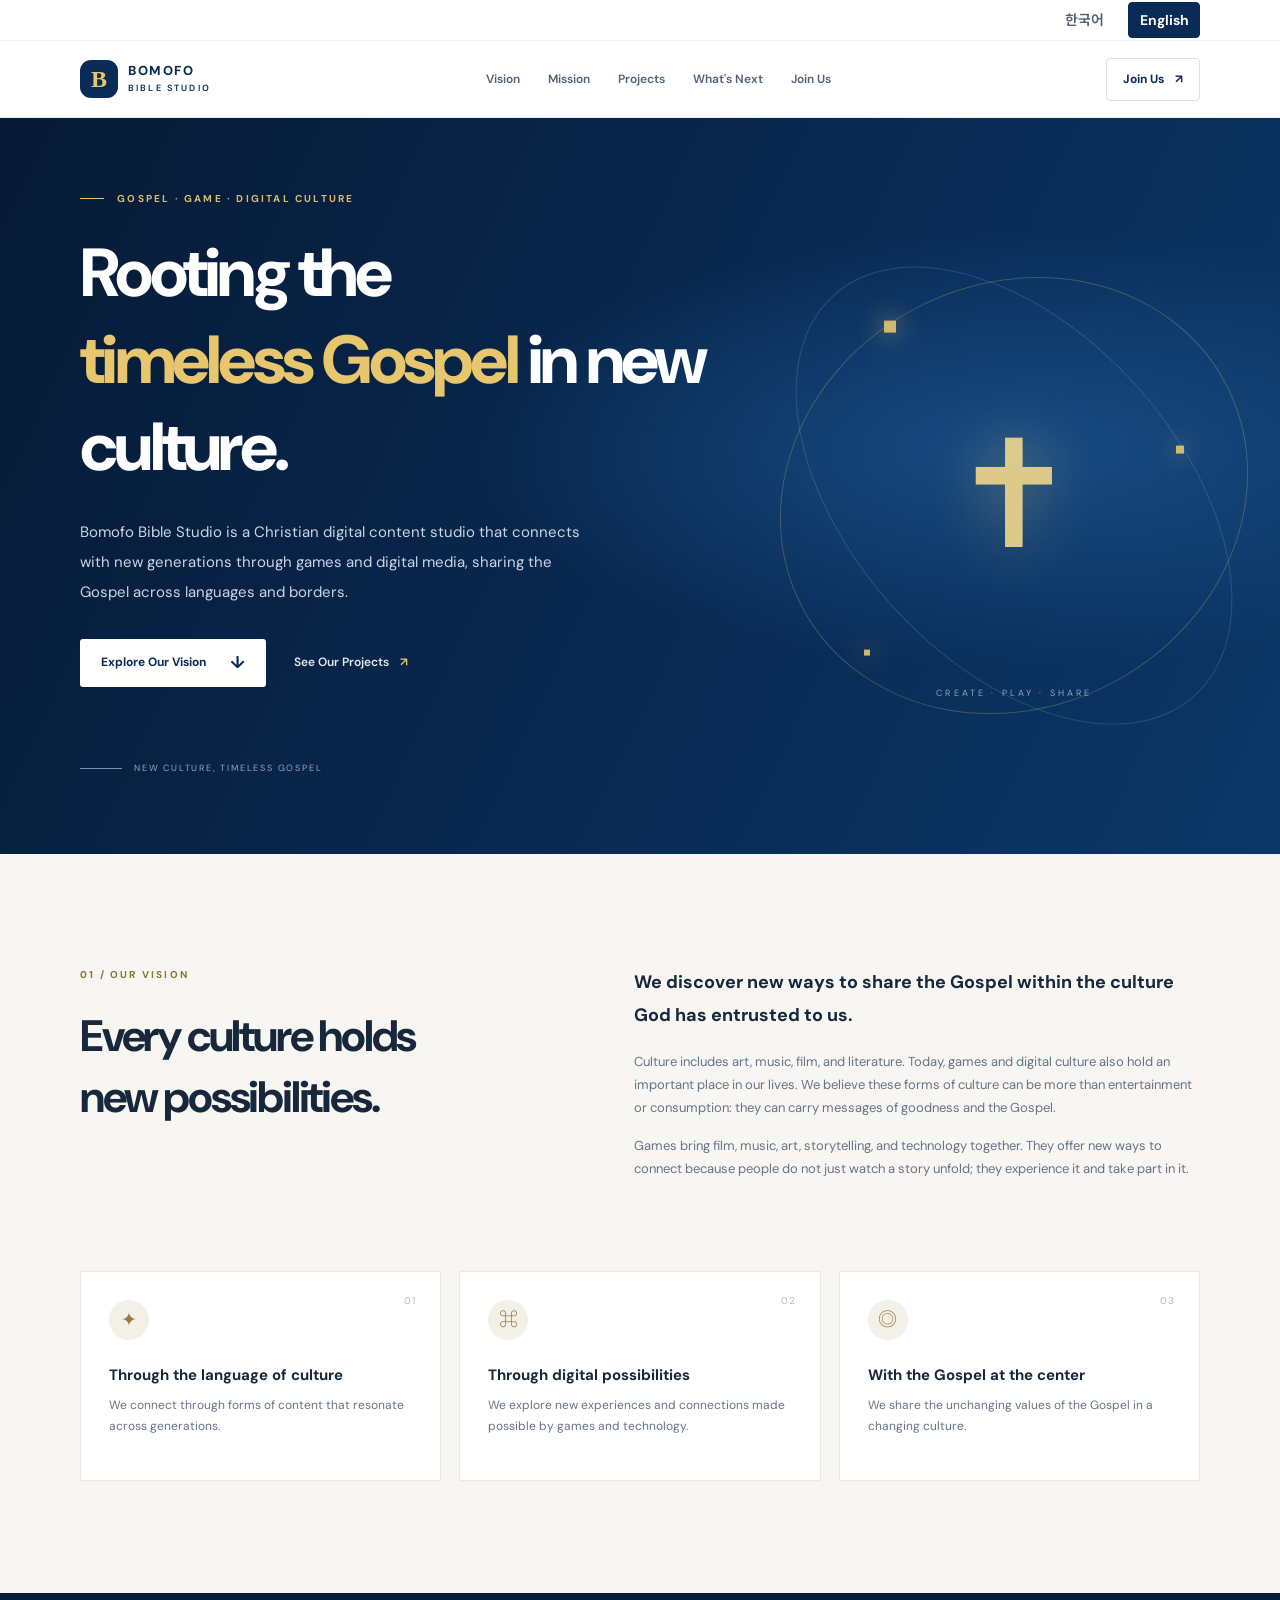
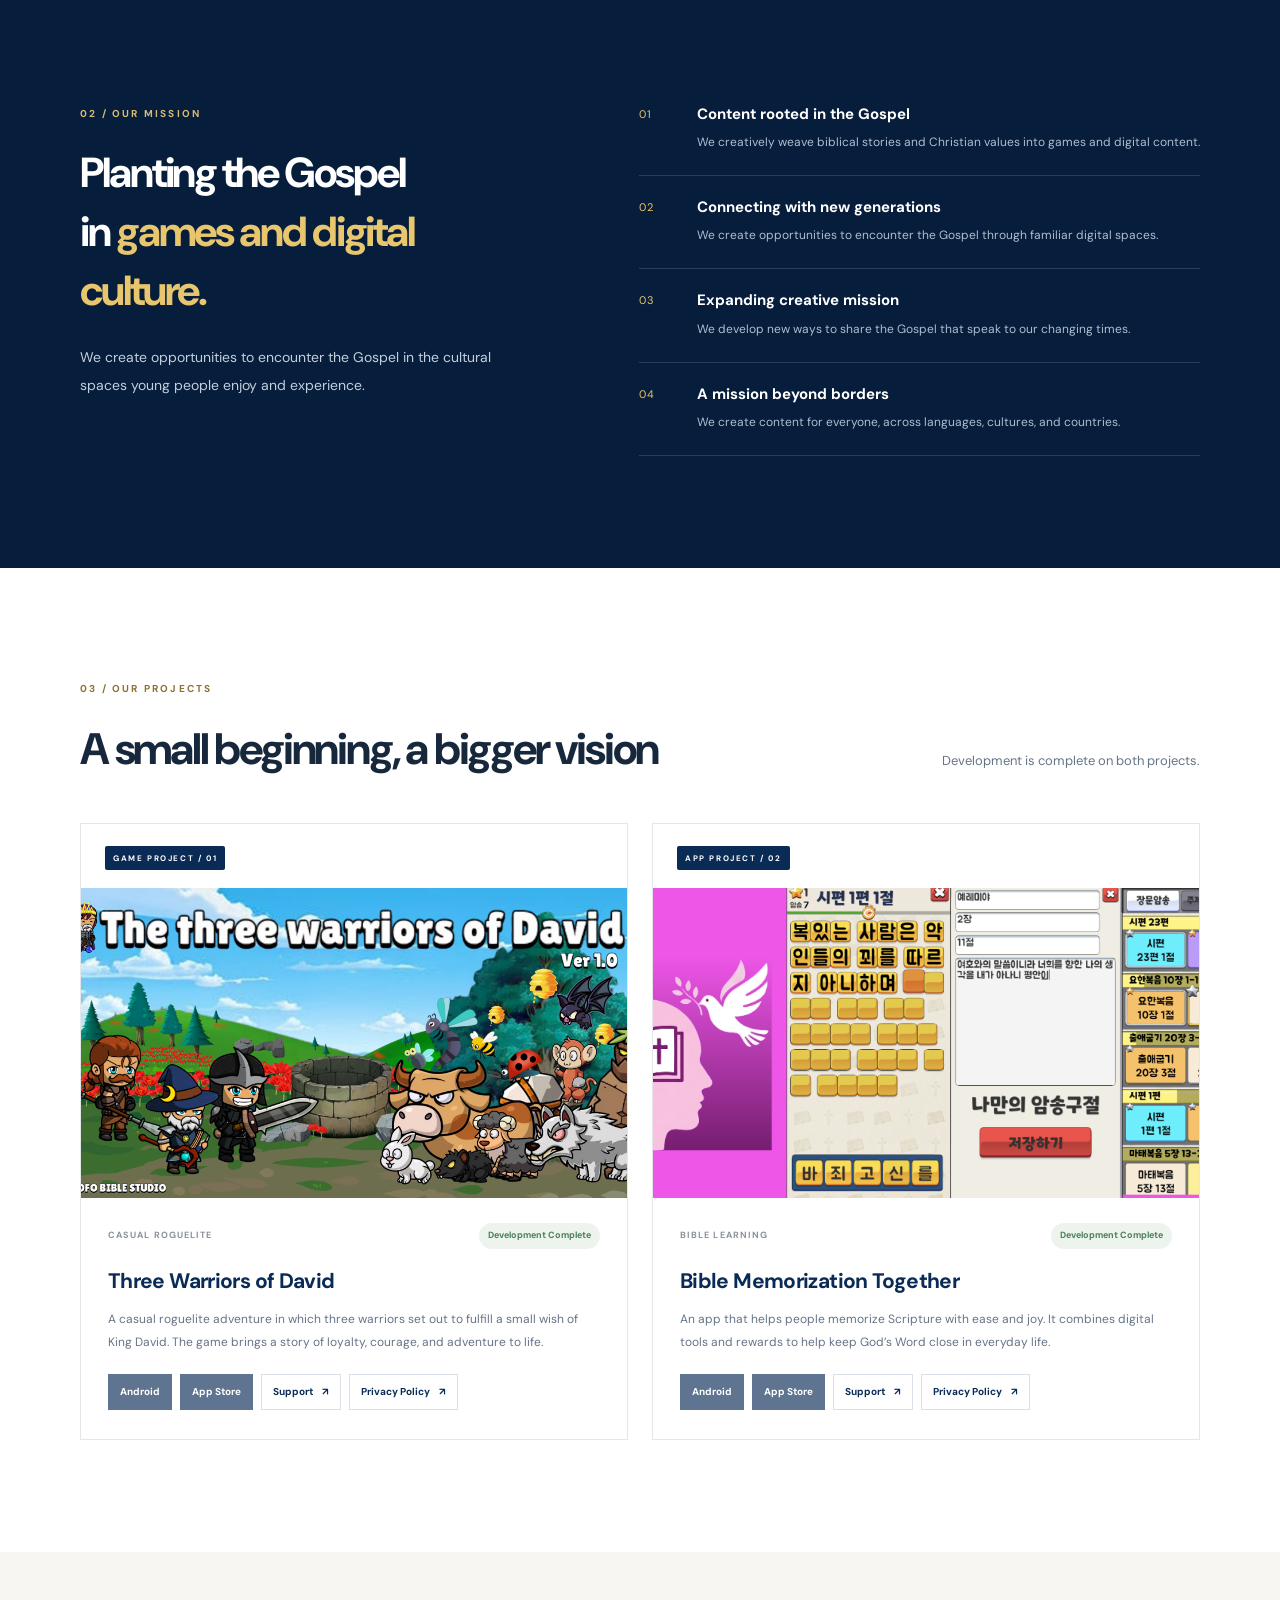
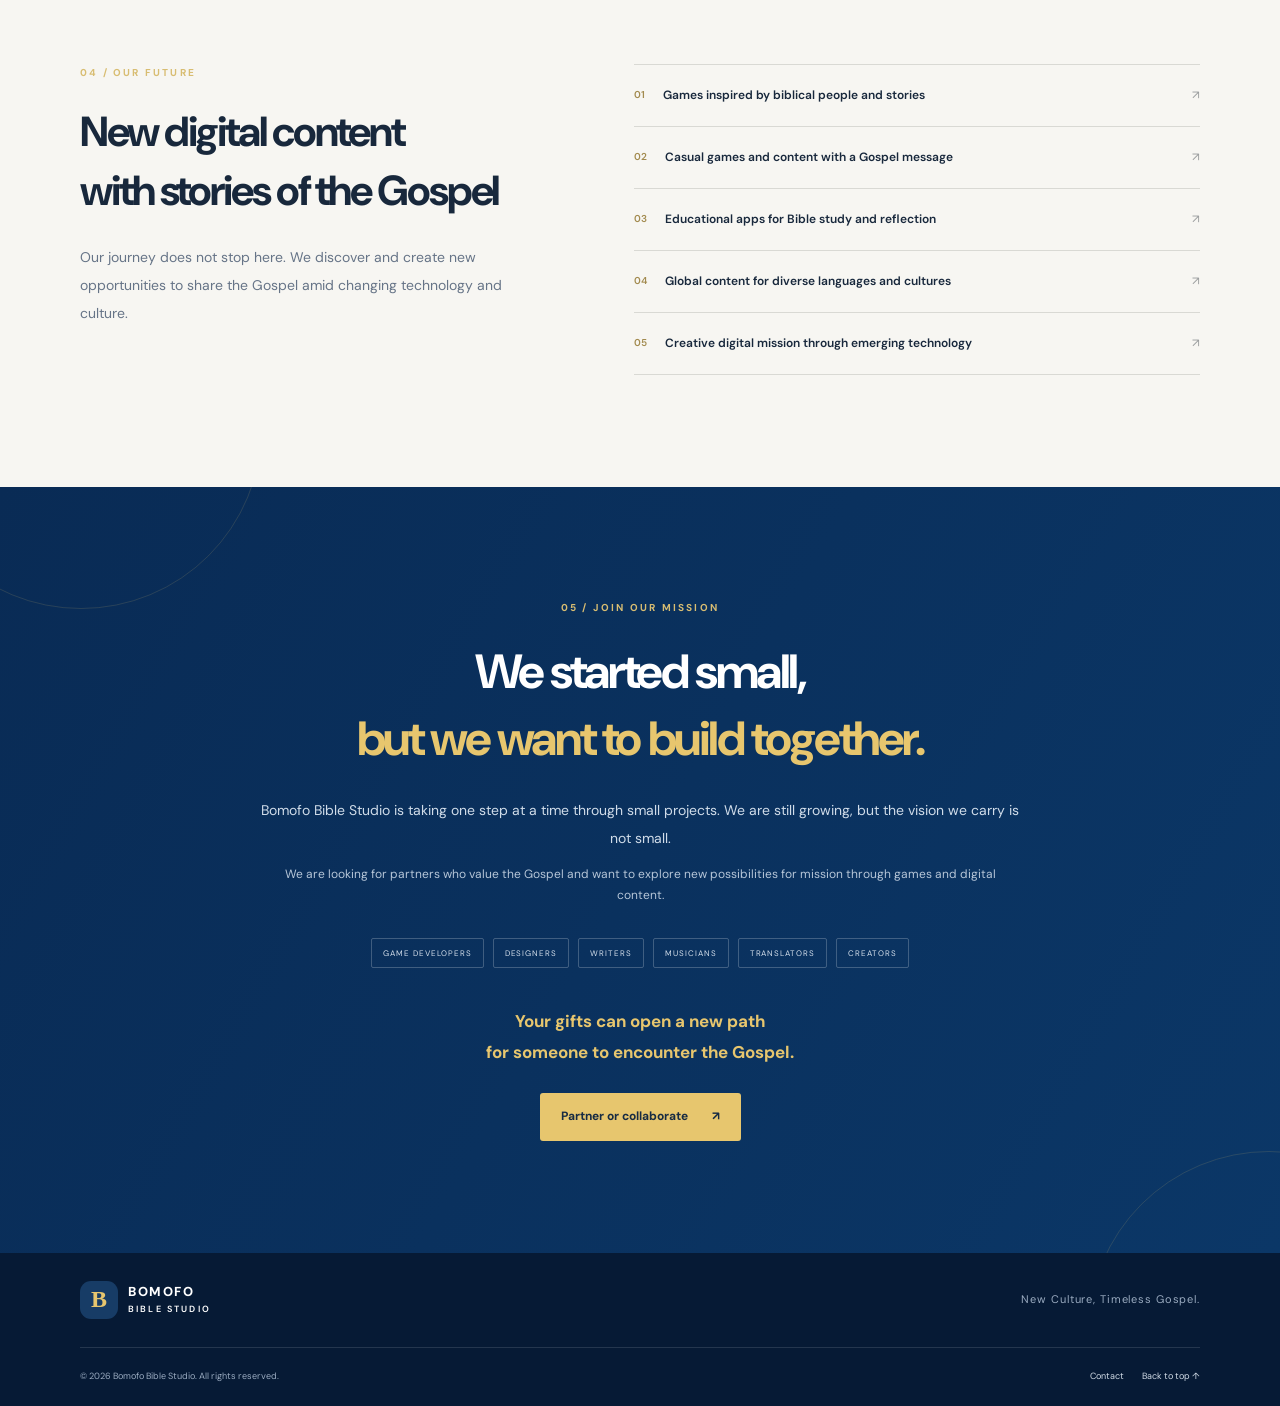
==== commit ee4f593e: "under 13 ads fixed" ====
--- a/index.html
+++ b/index.html
@@ -185,7 +185,7 @@
           <span>GAME DEVELOPERS</span><span>DESIGNERS</span><span>WRITERS</span><span>MUSICIANS</span><span>TRANSLATORS</span><span>CREATORS</span>
         </div>
         <p class="join-emphasis">Your gifts can open a new path<br>for someone to encounter the Gospel.</p>
-        <a class="button button-gold" href="mailto:sowway@naver.com">Partner or collaborate <span>↗</span></a>
+        <a class="button button-gold" href="mailto:214bomofo@gmail.com">Partner or collaborate <span>↗</span></a>
       </div>
     </section>
   </main>
--- a/style.css
+++ b/style.css
@@ -20,9 +20,12 @@
 .container { width: min(1120px, calc(100% - 48px)); margin: 0 auto; }
 .site-header { position: sticky; top: 0; z-index: 20; background: rgba(255,255,255,.94); backdrop-filter: blur(14px); border-bottom: 1px solid rgba(15,39,68,.08); }
 .language-switch { border-bottom: 1px solid rgba(15,39,68,.06); }
-.language-switch-inner { min-height: 34px; display: flex; align-items: center; justify-content: flex-end; gap: 14px; }
-.language-switch a { color: #748194; font-size: 10px; font-weight: 600; }
-.language-switch a[aria-current="page"] { color: var(--navy); font-weight: 800; }
+.language-switch-inner { min-height: 40px; display: flex; align-items: center; justify-content: flex-end; gap: 8px; }
+.language-switch a, .language-switch button { display: inline-flex; align-items: center; justify-content: center; min-width: 72px; min-height: 36px; padding: 4px 10px; border: 1px solid transparent; border-radius: 4px; background: transparent; color: #526174; font: inherit; font-size: 14px; font-weight: 600; cursor: pointer; }
+.language-switch a[aria-current="page"], .language-switch button.active { border-color: var(--navy); background: var(--navy); color: #fff; font-weight: 700; }
+.language-switch a:hover, .language-switch button:hover { border-color: #d5deea; background: #eef2f6; color: var(--navy); }
+.language-switch a[aria-current="page"]:hover, .language-switch button.active:hover { border-color: var(--navy); background: var(--navy); color: #fff; }
+.language-switch a:focus-visible, .language-switch button:focus-visible { outline: 3px solid #b4821e; outline-offset: 3px; }
 .nav-wrap { min-height: 76px; display: flex; align-items: center; justify-content: space-between; gap: 28px; }
 .brand { display: inline-flex; align-items: center; gap: 10px; flex-shrink: 0; }
 .brand-mark { display: grid; place-items: center; width: 38px; height: 38px; border-radius: 11px; background: var(--navy); color: var(--gold); font: 800 24px Georgia, serif; }
